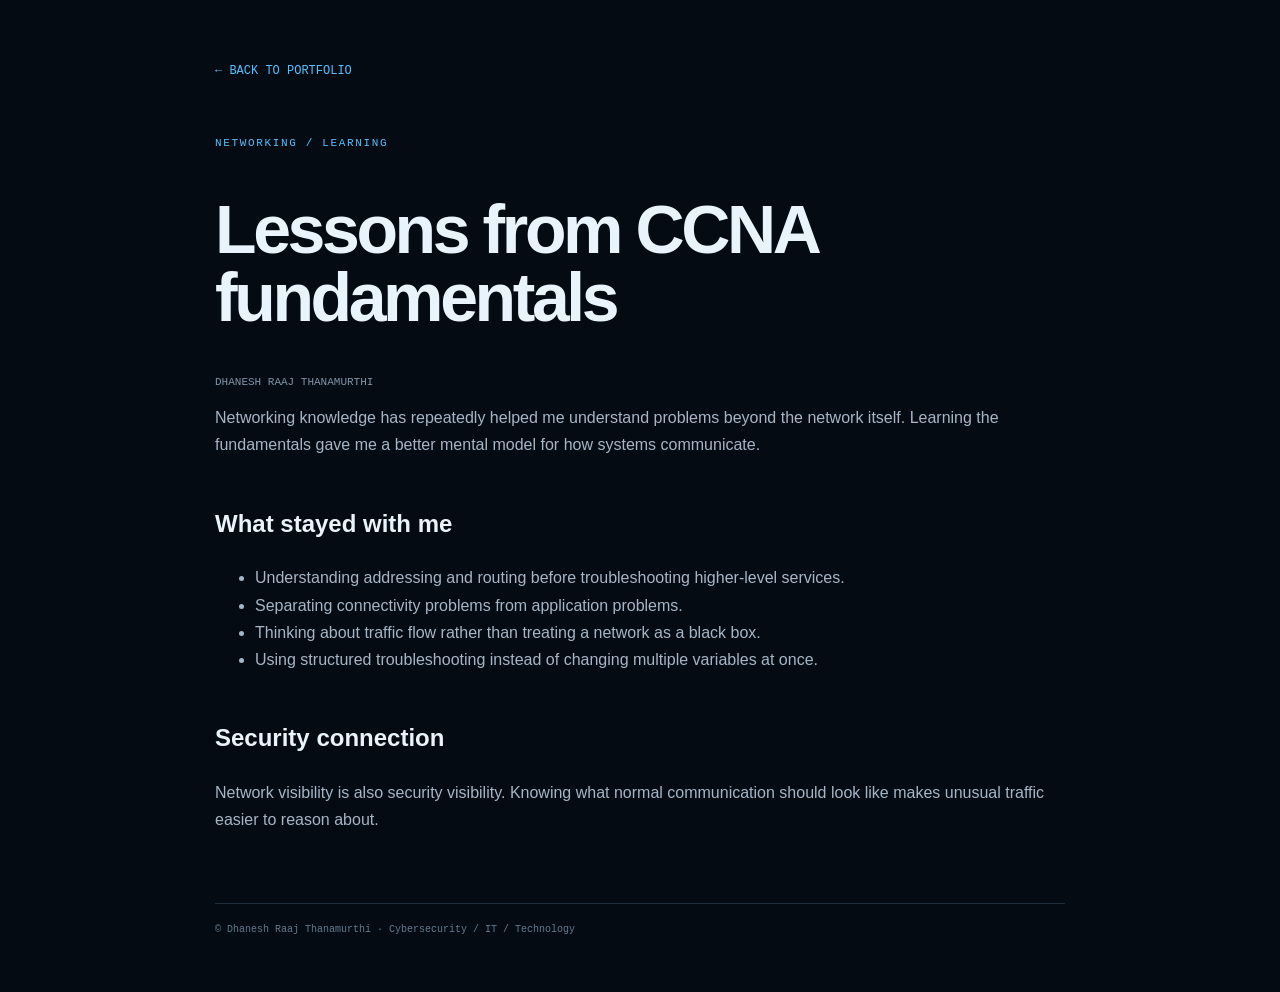
==== blog/ccna-notes.html @ 395bf36c "Add files via upload" ====
<!doctype html><html><head><meta charset="utf-8"><meta name="viewport" content="width=device-width,initial-scale=1"><title>Lessons from CCNA fundamentals | Dhanesh Raaj</title><link rel="stylesheet" href="blog.css"></head><body><main class="wrap"><a class="back" href="../index.html#blog">← BACK TO PORTFOLIO</a><p class="k">NETWORKING / LEARNING</p><h1>Lessons from CCNA fundamentals</h1><p class="meta">DHANESH RAAJ THANAMURTHI</p><p>Networking knowledge has repeatedly helped me understand problems beyond the network itself. Learning the fundamentals gave me a better mental model for how systems communicate.</p><h2>What stayed with me</h2><ul><li>Understanding addressing and routing before troubleshooting higher-level services.</li><li>Separating connectivity problems from application problems.</li><li>Thinking about traffic flow rather than treating a network as a black box.</li><li>Using structured troubleshooting instead of changing multiple variables at once.</li></ul><h2>Security connection</h2><p>Network visibility is also security visibility. Knowing what normal communication should look like makes unusual traffic easier to reason about.</p><footer>© Dhanesh Raaj Thanamurthi · Cybersecurity / IT / Technology</footer></main></body></html>
---- blog/blog.css ----
body{margin:0;background:#050b13;color:#e9f3fc;font-family:Arial,sans-serif;line-height:1.7}.wrap{max-width:850px;margin:auto;padding:55px 6vw}.back{color:#55c0ff;text-decoration:none;font:12px monospace}.k{color:#55c0ff;font:11px monospace;letter-spacing:.15em;margin-top:55px}.meta{color:#7f95a9;font:11px monospace}h1{font-size:clamp(38px,7vw,68px);line-height:1;letter-spacing:-.05em}h2{margin-top:45px}p,li{color:#a5b6c6}pre{background:#07131f;border:1px solid #1d3448;padding:20px;overflow:auto;color:#b9d1e4}footer{margin-top:70px;border-top:1px solid #1d2d3d;padding-top:20px;color:#627b90;font:10px monospace}
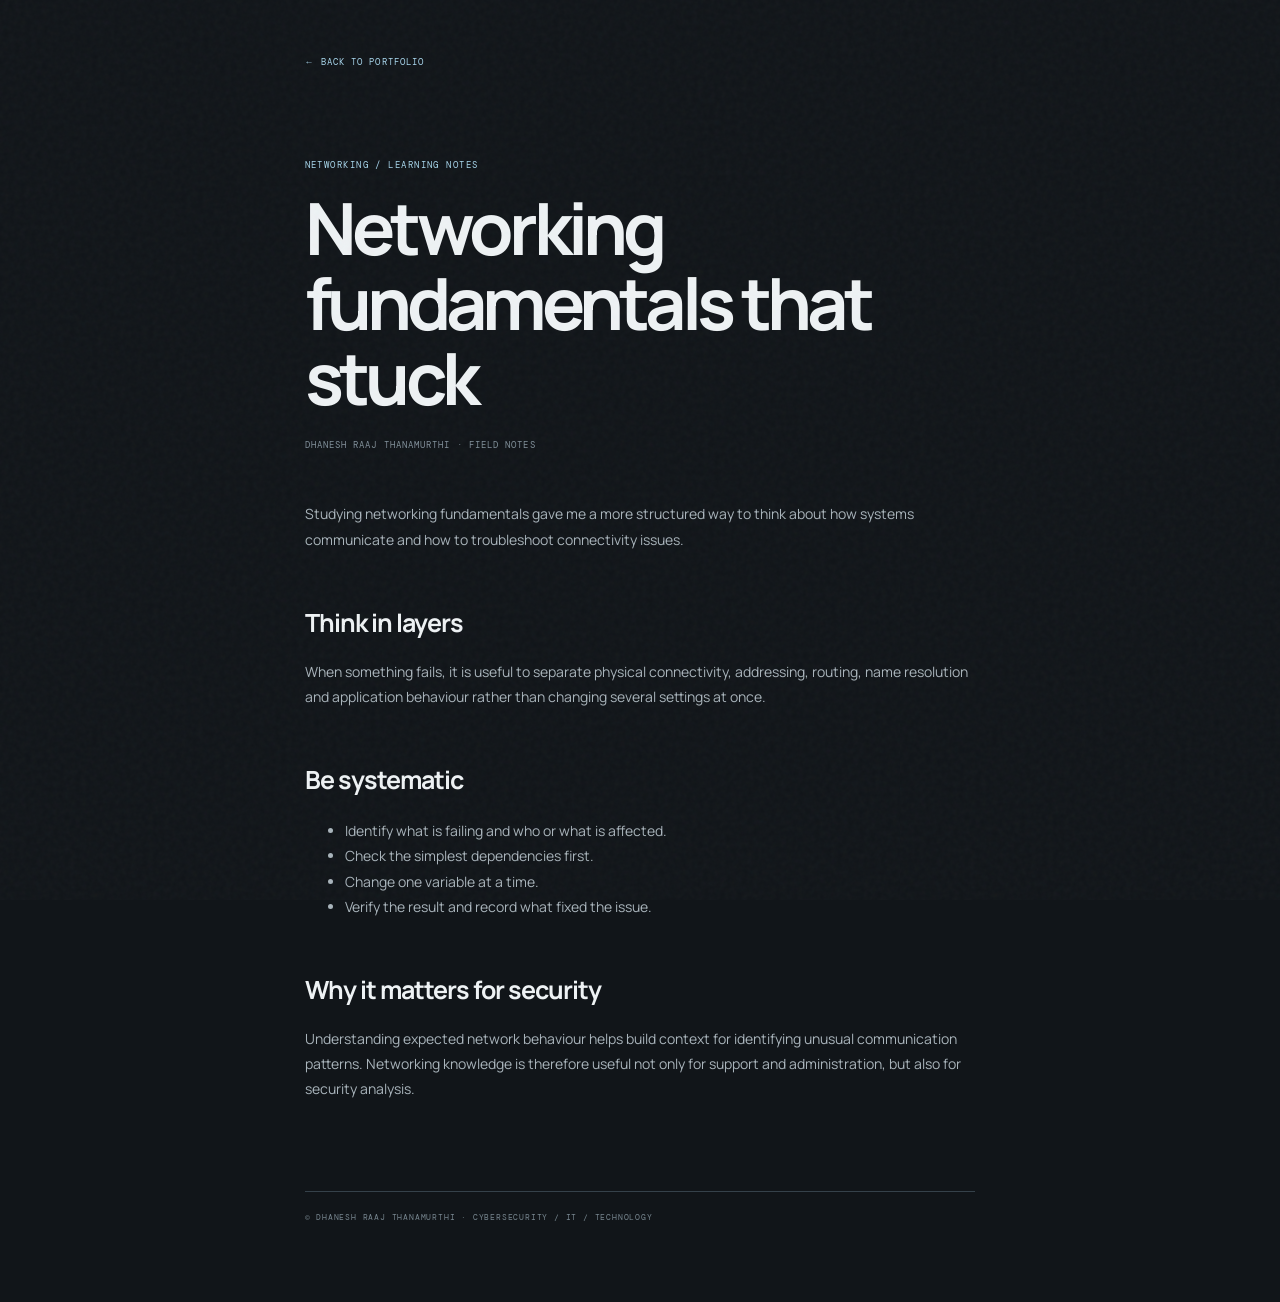
==== commit 9711fbd9: "Add files via upload" ====
--- a/blog/ccna-notes.html
+++ b/blog/ccna-notes.html
@@ -1 +1,4 @@
-<!doctype html><html><head><meta charset="utf-8"><meta name="viewport" content="width=device-width,initial-scale=1"><title>Lessons from CCNA fundamentals | Dhanesh Raaj</title><link rel="stylesheet" href="blog.css"></head><body><main class="wrap"><a class="back" href="../index.html#blog">← BACK TO PORTFOLIO</a><p class="k">NETWORKING / LEARNING</p><h1>Lessons from CCNA fundamentals</h1><p class="meta">DHANESH RAAJ THANAMURTHI</p><p>Networking knowledge has repeatedly helped me understand problems beyond the network itself. Learning the fundamentals gave me a better mental model for how systems communicate.</p><h2>What stayed with me</h2><ul><li>Understanding addressing and routing before troubleshooting higher-level services.</li><li>Separating connectivity problems from application problems.</li><li>Thinking about traffic flow rather than treating a network as a black box.</li><li>Using structured troubleshooting instead of changing multiple variables at once.</li></ul><h2>Security connection</h2><p>Network visibility is also security visibility. Knowing what normal communication should look like makes unusual traffic easier to reason about.</p><footer>© Dhanesh Raaj Thanamurthi · Cybersecurity / IT / Technology</footer></main></body></html>+<!doctype html><html lang="en"><head><meta charset="utf-8"><meta name="viewport" content="width=device-width,initial-scale=1"><meta name="description" content="Networking fundamentals that stuck — Dhanesh Raaj"><title>Networking fundamentals that stuck | Dhanesh Raaj</title><link rel="stylesheet" href="blog.css"></head><body><div class="grain"></div><main class="wrap"><a class="back" href="../index.html#writing">← BACK TO PORTFOLIO</a><p class="kicker">NETWORKING / LEARNING NOTES</p><h1>Networking fundamentals that stuck</h1><p class="meta">DHANESH RAAJ THANAMURTHI · FIELD NOTES</p><p>Studying networking fundamentals gave me a more structured way to think about how systems communicate and how to troubleshoot connectivity issues.</p>
+<h2>Think in layers</h2><p>When something fails, it is useful to separate physical connectivity, addressing, routing, name resolution and application behaviour rather than changing several settings at once.</p>
+<h2>Be systematic</h2><ul><li>Identify what is failing and who or what is affected.</li><li>Check the simplest dependencies first.</li><li>Change one variable at a time.</li><li>Verify the result and record what fixed the issue.</li></ul>
+<h2>Why it matters for security</h2><p>Understanding expected network behaviour helps build context for identifying unusual communication patterns. Networking knowledge is therefore useful not only for support and administration, but also for security analysis.</p><footer>© DHANESH RAAJ THANAMURTHI · CYBERSECURITY / IT / TECHNOLOGY</footer></main></body></html>
--- a/blog/blog.css
+++ b/blog/blog.css
@@ -1 +1,2 @@
-body{margin:0;background:#050b13;color:#e9f3fc;font-family:Arial,sans-serif;line-height:1.7}.wrap{max-width:850px;margin:auto;padding:55px 6vw}.back{color:#55c0ff;text-decoration:none;font:12px monospace}.k{color:#55c0ff;font:11px monospace;letter-spacing:.15em;margin-top:55px}.meta{color:#7f95a9;font:11px monospace}h1{font-size:clamp(38px,7vw,68px);line-height:1;letter-spacing:-.05em}h2{margin-top:45px}p,li{color:#a5b6c6}pre{background:#07131f;border:1px solid #1d3448;padding:20px;overflow:auto;color:#b9d1e4}footer{margin-top:70px;border-top:1px solid #1d2d3d;padding-top:20px;color:#627b90;font:10px monospace}+@import url('https://fonts.googleapis.com/css2?family=DM+Mono:wght@400;500&family=Manrope:wght@400;500;600;700&family=Playfair+Display:ital,wght@0,500;1,500&display=swap');
+*{box-sizing:border-box}body{margin:0;background:#111519;color:#eef2f4;font-family:Manrope,Arial,sans-serif;line-height:1.8}.grain{position:fixed;inset:0;pointer-events:none;opacity:.035;background-image:url("data:image/svg+xml,%3Csvg viewBox='0 0 180 180' xmlns='http://www.w3.org/2000/svg'%3E%3Cfilter id='n'%3E%3CfeTurbulence type='fractalNoise' baseFrequency='.9' numOctaves='3'/%3E%3C/filter%3E%3Crect width='100%25' height='100%25' filter='url(%23n)'/%3E%3C/svg%3E")}.wrap{max-width:850px;margin:auto;padding:45px 7vw 80px}.back{font:9px 'DM Mono';letter-spacing:.12em;color:#a9d8ee;text-decoration:none}.kicker{font:9px 'DM Mono';letter-spacing:.16em;color:#a9d8ee;margin-top:85px}.meta{font:9px 'DM Mono';color:#81909a;letter-spacing:.12em;margin:24px 0 50px}h1{font-size:clamp(39px,7vw,72px);line-height:1.04;letter-spacing:-.065em;margin:20px 0}h2{font-size:25px;letter-spacing:-.04em;margin:48px 0 12px}p,li{font-size:14px;color:#a9b4bb}strong{color:#edf2f4}a{color:#a9d8ee}pre{background:#1a242b;border:1px solid #40505b;padding:20px;overflow:auto;color:#c8d9e2;font:11px/1.9 'DM Mono'}footer{margin-top:90px;padding-top:20px;border-top:1px solid #35414a;font:8px 'DM Mono';color:#788790;letter-spacing:.1em}
